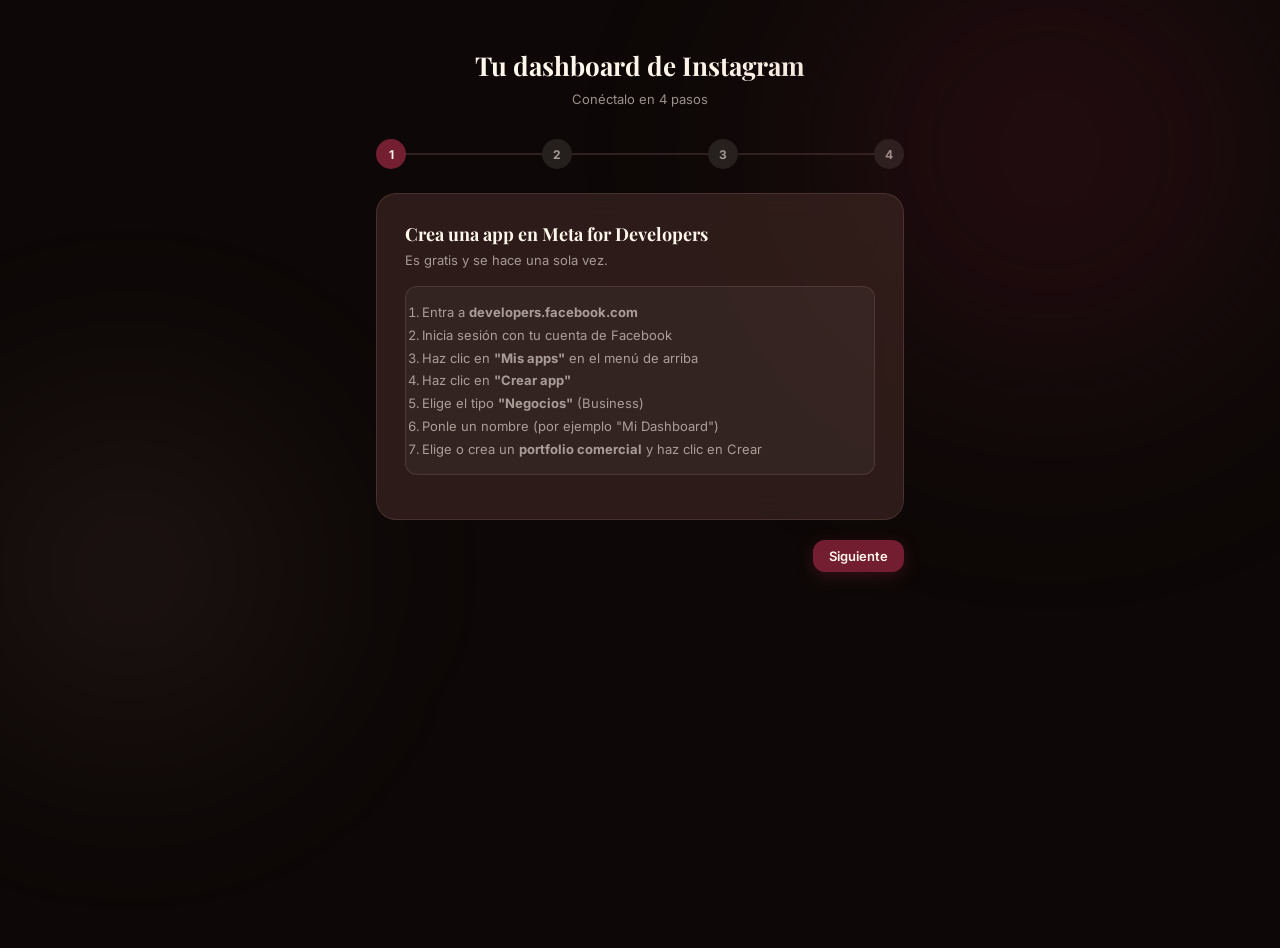
==== index.html @ 6c2d6a7d "Add files via upload" ====
<!DOCTYPE html>
<html lang="es">
<head>
  <meta charset="UTF-8">
  <meta name="viewport" content="width=device-width, initial-scale=1.0">
  <meta name="description" content="Dashboard de métricas de Instagram">
  <meta http-equiv="Cache-Control" content="no-cache">
  <link rel="icon" href="data:image/svg+xml,<svg xmlns='http://www.w3.org/2000/svg' viewBox='0 0 100 100'><text y='.9em' font-size='90'>📊</text></svg>">
  <title>Dashboard de Instagram</title>
  <link rel="preconnect" href="https://fonts.googleapis.com">
  <link rel="preconnect" href="https://fonts.gstatic.com" crossorigin>
  <link href="https://fonts.googleapis.com/css2?family=Inter:wght@400;500;600;700&family=Playfair+Display:ital,wght@0,700;1,700&display=swap" rel="stylesheet">
  <link rel="stylesheet" href="css/style.css">
  <link rel="manifest" href="manifest.json">
  <meta name="theme-color" content="#741E31">
</head>
<body>
  <div class="bg-orb orb-1"></div>
  <div class="bg-orb orb-2"></div>
  <div class="wizard-container" id="wizard"></div>
  <script type="module" src="js/wizard.js"></script>
  <script>if ('serviceWorker' in navigator) navigator.serviceWorker.register('/sw.js');</script>
</body>
</html>
---- css/style.css ----
/* ============================================================
   DESIGN SYSTEM — Instagram Dashboard
   Brand: Amanda Diniz | IA para Empreendedores
   Concept: Tech Elegance
   ============================================================ */

:root {
  --espresso: #3E2723;
  --chocolate: #442F2A;
  --blush: #F5CBD7;
  --peony: #F4C9D6;
  --cream: #FFF7EC;
  --noir: #0D0807;
  --rose-gold: #C4908E;
  --berry: #741E31;

  --bg: #0D0807;
  --surface: rgba(62, 39, 35, 0.65);
  --surface-solid: #2a1815;
  --surface-hover: rgba(68, 47, 42, 0.88);
  --border: rgba(196, 144, 142, 0.18);
  --border-strong: rgba(196, 144, 142, 0.42);
  --shadow: 0 8px 32px rgba(0, 0, 0, 0.5);
  --shadow-sm: 0 4px 16px rgba(0, 0, 0, 0.3);

  --text-primary: #FFF7EC;
  --text-secondary: rgba(255, 247, 236, 0.58);
  --text-muted: rgba(255, 247, 236, 0.33);

  --accent: #C4908E;
  --accent-glow: rgba(196, 144, 142, 0.25);
  --positive: #7ec8a0;
  --negative: #e07878;
  --female: #F5CBD7;
  --male: #88b0cc;

  --radius: 20px;
  --radius-sm: 12px;
  --radius-xs: 8px;

  --font-display: 'Playfair Display', Georgia, serif;
  --font-ui: 'Inter', system-ui, -apple-system, sans-serif;
}

*, *::before, *::after { box-sizing: border-box; margin: 0; padding: 0; }

body {
  font-family: var(--font-ui);
  background: var(--bg);
  color: var(--text-primary);
  min-height: 100vh;
  overflow-x: hidden;
}

/* ============================================================
   BACKGROUND ORBS
   ============================================================ */

.bg-orb {
  position: fixed;
  border-radius: 50%;
  filter: blur(90px);
  pointer-events: none;
  z-index: 0;
}

.orb-1 {
  width: 700px;
  height: 700px;
  background: radial-gradient(circle, rgba(116, 30, 49, 0.28) 0%, transparent 70%);
  top: -200px;
  right: -120px;
}

.orb-2 {
  width: 500px;
  height: 500px;
  background: radial-gradient(circle, rgba(196, 144, 142, 0.12) 0%, transparent 70%);
  bottom: 80px;
  left: -120px;
}

.orb-3 {
  width: 400px;
  height: 400px;
  background: radial-gradient(circle, rgba(62, 39, 35, 0.45) 0%, transparent 70%);
  top: 45%;
  left: 45%;
  transform: translate(-50%, -50%);
}

.header, .token-warning, .dashboard-content { position: relative; z-index: 1; }

/* ============================================================
   HEADER
   ============================================================ */

.header {
  background: rgba(13, 8, 7, 0.82);
  backdrop-filter: blur(20px);
  -webkit-backdrop-filter: blur(20px);
  border-bottom: 1px solid var(--border);
  padding: 16px 32px 0;
  position: sticky;
  top: 0;
  z-index: 100;
}

.header-top {
  display: flex;
  align-items: center;
  justify-content: space-between;
  gap: 16px;
  flex-wrap: wrap;
  padding-bottom: 16px;
}

.header-user { display: flex; align-items: center; gap: 12px; }

.header-avatar {
  width: 46px;
  height: 46px;
  border-radius: 50%;
  background: linear-gradient(135deg, var(--berry), var(--rose-gold));
  display: flex;
  align-items: center;
  justify-content: center;
  flex-shrink: 0;
  box-shadow: 0 0 0 2px var(--border-strong);
}

.header-avatar-inner {
  width: 38px;
  height: 38px;
  border-radius: 50%;
  background: var(--bg);
  display: flex;
  align-items: center;
  justify-content: center;
  font-family: var(--font-display);
  font-weight: 700;
  font-size: 15px;
  color: var(--rose-gold);
  overflow: hidden;
}

.header-avatar-inner img { width: 100%; height: 100%; object-fit: cover; border-radius: 50%; }

.header-username { font-size: 15px; font-weight: 600; color: var(--text-primary); }
.header-name { font-size: 11px; color: var(--text-secondary); margin-top: 2px; }

/* Account switcher */
.account-switcher { position: relative; }

.account-switcher-btn {
  display: flex;
  align-items: center;
  gap: 8px;
  background: var(--surface);
  border: 1px solid var(--border);
  border-radius: var(--radius-xs);
  padding: 6px 10px;
  color: var(--text-primary);
  font-size: 13px;
  font-weight: 500;
  cursor: pointer;
  transition: background 0.2s;
}
.account-switcher-btn:hover { background: var(--surface-hover); }

.switcher-arrow { font-size: 10px; color: var(--text-secondary); }

.acc-thumb-sm {
  width: 24px;
  height: 24px;
  border-radius: 50%;
  background: var(--accent);
  display: flex;
  align-items: center;
  justify-content: center;
  font-size: 11px;
  font-weight: 700;
  color: var(--noir);
  overflow: hidden;
  flex-shrink: 0;
}
.acc-thumb-sm img { width: 100%; height: 100%; object-fit: cover; border-radius: 50%; }

.account-switcher-dropdown {
  display: none;
  position: absolute;
  top: calc(100% + 6px);
  left: 0;
  min-width: 200px;
  background: var(--surface-solid);
  border: 1px solid var(--border-strong);
  border-radius: var(--radius-sm);
  box-shadow: var(--shadow);
  z-index: 100;
  overflow: hidden;
}
.account-switcher-dropdown.open { display: block; }

.acc-item {
  display: flex;
  align-items: center;
  gap: 10px;
  padding: 10px 14px;
  cursor: pointer;
  transition: background 0.15s;
}
.acc-item:hover { background: var(--surface-hover); }
.acc-item.active { background: rgba(196, 144, 142, 0.12); }

.acc-thumb {
  width: 28px;
  height: 28px;
  border-radius: 50%;
  background: var(--accent);
  display: flex;
  align-items: center;
  justify-content: center;
  font-size: 12px;
  font-weight: 700;
  color: var(--noir);
  overflow: hidden;
  flex-shrink: 0;
}

.acc-initial { font-size: 12px; font-weight: 700; }

.acc-label { font-size: 13px; font-weight: 500; color: var(--text-primary); flex: 1; }

.acc-check { font-size: 13px; color: var(--accent); font-weight: 700; }

.acc-divider { height: 1px; background: var(--border); margin: 4px 0; }

.acc-add-btn {
  display: block;
  width: 100%;
  padding: 10px 14px;
  text-align: left;
  background: none;
  border: none;
  color: var(--accent);
  font-size: 13px;
  font-weight: 500;
  cursor: pointer;
  transition: background 0.15s;
}
.acc-add-btn:hover { background: var(--surface-hover); }

.header-actions { display: flex; align-items: center; gap: 8px; flex-wrap: wrap; }
.header-timestamp { font-size: 11px; color: var(--text-muted); white-space: nowrap; }

.period-badge {
  font-size: 11px;
  font-weight: 600;
  color: var(--rose-gold);
  background: rgba(196, 144, 142, 0.12);
  border: 1px solid rgba(196, 144, 142, 0.25);
  border-radius: 20px;
  padding: 4px 12px;
  white-space: nowrap;
}

/* Date range filter */
.date-filter {
  display: flex;
  gap: 3px;
  background: rgba(255, 247, 236, 0.05);
  border: 1px solid var(--border);
  border-radius: 10px;
  padding: 3px;
}

.date-filter-btn {
  padding: 5px 13px;
  border-radius: 7px;
  font-family: var(--font-ui);
  font-size: 12px;
  font-weight: 600;
  border: none;
  cursor: pointer;
  color: var(--text-secondary);
  background: transparent;
  transition: all 0.2s ease;
}

.date-filter-btn.active { background: var(--berry); color: var(--cream); }
.date-filter-btn:hover:not(.active) { color: var(--text-primary); background: rgba(196, 144, 142, 0.1); }

/* Custom date range picker */
.custom-range-picker {
  display: none;
  align-items: center;
  gap: 8px;
}

.custom-range-picker.visible { display: flex; }

.date-input {
  padding: 5px 10px;
  border-radius: 7px;
  border: 1px solid var(--border);
  background: rgba(255, 247, 236, 0.05);
  color: var(--text-primary);
  font-family: var(--font-ui);
  font-size: 12px;
  outline: none;
  transition: border-color 0.15s ease;
}

.date-input:focus { border-color: var(--accent); }

.date-input::-webkit-calendar-picker-indicator { filter: invert(0.7); cursor: pointer; }

.date-separator { color: var(--text-muted); font-size: 12px; }

.btn-sm { padding: 5px 12px; font-size: 11px; border-radius: 7px; }

/* KPI bar */
.header-kpis {
  display: flex;
  align-items: stretch;
  overflow-x: auto;
  padding-bottom: 4px;
}

.header-kpi {
  display: flex;
  flex-direction: column;
  align-items: center;
  padding: 10px 28px;
  gap: 3px;
  flex-shrink: 0;
}

.header-kpi-value {
  font-family: var(--font-display);
  font-size: 21px;
  font-weight: 700;
  color: var(--text-primary);
  white-space: nowrap;
}

.header-kpi-label {
  font-size: 9px;
  color: var(--text-secondary);
  text-transform: uppercase;
  letter-spacing: 0.9px;
  white-space: nowrap;
}

.header-kpi-trend { font-size: 10px; font-weight: 600; }
.header-kpi-trend.up { color: var(--positive); }
.header-kpi-trend.down { color: var(--negative); }

.header-kpi-divider {
  width: 1px;
  background: var(--border);
  align-self: stretch;
  margin: 8px 0;
}

/* ============================================================
   BUTTONS
   ============================================================ */

.btn {
  display: inline-flex;
  align-items: center;
  justify-content: center;
  gap: 6px;
  padding: 8px 16px;
  border-radius: var(--radius-sm);
  font-family: var(--font-ui);
  font-size: 13px;
  font-weight: 600;
  cursor: pointer;
  border: none;
  outline: none;
  transition: all 0.2s ease;
  text-decoration: none;
  white-space: nowrap;
}

.btn:hover { opacity: 0.88; transform: translateY(-1px); }
.btn:active { transform: scale(0.97) translateY(0); }
.btn:disabled { opacity: 0.38; cursor: not-allowed; pointer-events: none; }

.btn-primary { background: var(--berry); color: var(--cream); box-shadow: 0 4px 16px rgba(116, 30, 49, 0.4); }
.btn-ghost { background: rgba(255, 247, 236, 0.07); color: var(--text-secondary); border: 1px solid var(--border); }
.btn-ghost:hover { color: var(--text-primary); }
.btn-danger { background: rgba(224, 120, 120, 0.12); color: var(--negative); border: 1px solid rgba(224, 120, 120, 0.28); }
.btn-lg { padding: 12px 28px; font-size: 15px; border-radius: var(--radius); }

/* ============================================================
   DASHBOARD CONTENT
   ============================================================ */

.dashboard-content {
  max-width: 1280px;
  margin: 0 auto;
  padding: 36px 28px 80px;
}

/* ============================================================
   SECTIONS
   ============================================================ */

.section { margin-bottom: 44px; }

.section-header {
  display: flex;
  align-items: flex-end;
  justify-content: space-between;
  margin-bottom: 18px;
  gap: 12px;
}

.section-eyebrow {
  font-size: 10px;
  font-weight: 700;
  text-transform: uppercase;
  letter-spacing: 1.2px;
  color: var(--rose-gold);
  margin-bottom: 4px;
}

.section-title {
  font-family: var(--font-display);
  font-size: 20px;
  font-weight: 700;
  color: var(--text-primary);
  line-height: 1.2;
}

/* ============================================================
   METRIC CARDS
   ============================================================ */

.cards-row {
  display: grid;
  grid-template-columns: repeat(auto-fill, minmax(155px, 1fr));
  gap: 12px;
}

.metric-card {
  background: var(--surface);
  border: 1px solid var(--border);
  border-radius: var(--radius);
  backdrop-filter: blur(16px);
  -webkit-backdrop-filter: blur(16px);
  padding: 22px 20px;
  display: flex;
  flex-direction: column;
  gap: 5px;
  transition: all 0.22s ease;
  position: relative;
  overflow: hidden;
}

.metric-card::after {
  content: '';
  position: absolute;
  top: 0; left: 0; right: 0;
  height: 2px;
  background: linear-gradient(90deg, transparent, var(--rose-gold), transparent);
  opacity: 0;
  transition: opacity 0.3s ease;
}

.metric-card:hover { border-color: var(--border-strong); transform: translateY(-2px); box-shadow: var(--shadow); }
.metric-card:hover::after { opacity: 1; }

.metric-icon { font-size: 17px; margin-bottom: 2px; }

.metric-value {
  font-family: var(--font-display);
  font-size: 28px;
  font-weight: 700;
  color: var(--text-primary);
  line-height: 1;
}

.metric-value.positive { color: var(--positive); }
.metric-value.negative { color: var(--negative); }
.metric-value.accent { color: var(--rose-gold); }

.metric-label {
  font-size: 9.5px;
  text-transform: uppercase;
  letter-spacing: 0.8px;
  color: var(--text-secondary);
  font-weight: 500;
}

.metric-trend {
  display: inline-flex;
  align-items: center;
  gap: 3px;
  font-size: 11px;
  font-weight: 600;
  margin-top: 2px;
}

.metric-trend.up { color: var(--positive); }
.metric-trend.down { color: var(--negative); }
.metric-trend.neutral { color: var(--text-muted); }

/* ============================================================
   CHARTS
   ============================================================ */

.charts-grid {
  display: grid;
  grid-template-columns: 1.4fr 1fr;
  gap: 16px;
  margin-bottom: 44px;
}

.chart-card {
  background: var(--surface);
  border: 1px solid var(--border);
  border-radius: var(--radius);
  backdrop-filter: blur(16px);
  -webkit-backdrop-filter: blur(16px);
  padding: 26px;
}

.chart-eyebrow {
  font-size: 10px;
  font-weight: 700;
  text-transform: uppercase;
  letter-spacing: 1px;
  color: var(--rose-gold);
  margin-bottom: 4px;
}

.chart-title {
  font-family: var(--font-display);
  font-size: 17px;
  font-weight: 700;
  color: var(--text-primary);
  margin-bottom: 20px;
}

.chart-container {
  position: relative;
  height: 230px;
}

/* ============================================================
   EVOLUTION CHARTS
   ============================================================ */

.evolution-grid {
  display: grid;
  grid-template-columns: 1fr 1fr;
  gap: 16px;
}

.evolution-hint {
  font-size: 11px;
  color: var(--text-muted);
  text-align: center;
  margin-top: 12px;
}

/* ============================================================
   POSTING HEATMAP
   ============================================================ */

.heatmap-wrap {
  overflow-x: auto;
  background: var(--surface);
  border: 1px solid var(--border);
  border-radius: var(--radius);
  padding: 20px;
}

.heatmap-header {
  display: grid;
  grid-template-columns: 40px repeat(18, 1fr);
  gap: 3px;
  margin-bottom: 3px;
}

.heatmap-header-cell {
  font-size: 9px;
  color: var(--text-muted);
  text-align: center;
  padding: 4px 0;
}

.heatmap-row {
  display: grid;
  grid-template-columns: 40px repeat(18, 1fr);
  gap: 3px;
  margin-bottom: 3px;
}

.heatmap-day-label {
  font-size: 10px;
  font-weight: 600;
  color: var(--text-secondary);
  display: flex;
  align-items: center;
  padding-right: 6px;
}

.heatmap-cell {
  aspect-ratio: 1;
  border-radius: 4px;
  display: flex;
  align-items: center;
  justify-content: center;
  font-size: 8px;
  font-weight: 600;
  color: var(--text-primary);
  min-width: 28px;
  min-height: 28px;
  background: rgba(196, 144, 142, calc(var(--intensity, 0) * 0.008 + 0.05));
  transition: transform 0.15s ease;
}

.heatmap-cell.empty {
  background: rgba(255, 247, 236, 0.03);
}

.heatmap-cell.best {
  outline: 2px solid var(--rose-gold);
  outline-offset: 1px;
}

.heatmap-cell:hover:not(.empty) { transform: scale(1.2); z-index: 1; }

.heatmap-best {
  font-size: 13px;
  color: var(--text-secondary);
  margin-top: 16px;
  text-align: center;
}

.heatmap-legend {
  font-size: 10px;
  color: var(--text-muted);
  text-align: center;
  margin-top: 8px;
  display: flex;
  align-items: center;
  justify-content: center;
  gap: 6px;
}

.heatmap-legend-low, .heatmap-legend-high {
  display: inline-block;
  width: 14px;
  height: 14px;
  border-radius: 3px;
}

.heatmap-legend-low { background: rgba(196, 144, 142, 0.1); }
.heatmap-legend-high { background: rgba(196, 144, 142, 0.85); }

/* ============================================================
   TOP POSTS
   ============================================================ */

.posts-grid {
  display: grid;
  grid-template-columns: repeat(3, 1fr);
  gap: 12px;
}

.post-card {
  background: var(--surface);
  border: 1px solid var(--border);
  border-radius: var(--radius-sm);
  backdrop-filter: blur(16px);
  overflow: hidden;
  transition: all 0.22s ease;
  text-decoration: none;
  color: inherit;
  display: block;
}

.post-card:hover { border-color: var(--border-strong); transform: translateY(-3px); box-shadow: var(--shadow); }

.post-thumb-wrap {
  width: 100%;
  aspect-ratio: 1;
  background: rgba(196, 144, 142, 0.08);
  display: flex;
  align-items: center;
  justify-content: center;
  font-size: 36px;
  position: relative;
  overflow: hidden;
}

.post-thumb-wrap img { width: 100%; height: 100%; object-fit: cover; }

.post-type-badge {
  position: absolute;
  top: 8px; right: 8px;
  background: rgba(13, 8, 7, 0.72);
  backdrop-filter: blur(8px);
  color: var(--cream);
  font-size: 9px;
  font-weight: 700;
  padding: 3px 8px;
  border-radius: 20px;
  text-transform: uppercase;
  letter-spacing: 0.6px;
}

.post-stats {
  display: grid;
  grid-template-columns: repeat(3, 1fr);
  border-top: 1px solid var(--border);
}

.post-stat {
  display: flex;
  flex-direction: column;
  align-items: center;
  padding: 10px 4px;
  gap: 2px;
}

.post-stat + .post-stat { border-left: 1px solid var(--border); }

.post-stat-value { font-size: 13px; font-weight: 700; color: var(--text-primary); }
.post-stat-label { font-size: 8.5px; color: var(--text-secondary); text-transform: uppercase; letter-spacing: 0.5px; }

/* ============================================================
   AUDIENCE
   ============================================================ */

.audience-grid {
  display: grid;
  grid-template-columns: 1fr 1fr 1fr;
  gap: 16px;
}

.glass-card {
  background: var(--surface);
  border: 1px solid var(--border);
  border-radius: var(--radius);
  backdrop-filter: blur(16px);
  -webkit-backdrop-filter: blur(16px);
  padding: 24px;
}

.gender-bar-container { display: flex; flex-direction: column; gap: 18px; }

.gender-row { display: flex; flex-direction: column; gap: 8px; }

.gender-header { display: flex; justify-content: space-between; align-items: center; }

.gender-label { font-size: 12px; color: var(--text-secondary); font-weight: 500; }

.gender-value { font-size: 17px; font-weight: 700; }
.gender-value.female { color: var(--female); }
.gender-value.male { color: var(--male); }

.progress-bar { height: 6px; border-radius: 3px; background: rgba(255, 247, 236, 0.08); overflow: hidden; }
.progress-bar-fill { height: 100%; border-radius: 3px; transition: width 0.65s cubic-bezier(0.4, 0, 0.2, 1); }
.progress-bar-fill.female { background: linear-gradient(90deg, var(--berry), var(--blush)); }
.progress-bar-fill.male { background: linear-gradient(90deg, #2980b9, var(--male)); }

.city-list { display: flex; flex-direction: column; gap: 14px; }

.city-item { display: flex; flex-direction: column; gap: 4px; }

.city-row { display: flex; align-items: center; gap: 10px; }

.city-rank { font-size: 10px; font-weight: 700; color: var(--rose-gold); width: 14px; flex-shrink: 0; }
.city-name { font-size: 13px; color: var(--text-primary); flex: 1; }
.city-pct { font-size: 13px; font-weight: 600; color: var(--accent); }

.city-bar { width: 100%; height: 3px; background: rgba(255, 247, 236, 0.08); border-radius: 2px; overflow: hidden; }
.city-bar-fill { height: 100%; background: linear-gradient(90deg, var(--berry), var(--rose-gold)); border-radius: 2px; transition: width 0.65s ease; }

.age-display {
  display: flex;
  flex-direction: column;
  align-items: center;
  justify-content: center;
  height: 100%;
  gap: 10px;
  min-height: 100px;
}

.age-value {
  font-family: var(--font-display);
  font-size: 46px;
  font-weight: 700;
  color: var(--rose-gold);
  line-height: 1;
}

.age-label { font-size: 12px; color: var(--text-secondary); text-align: center; line-height: 1.5; }

/* ============================================================
   LOADING
   ============================================================ */

.loading {
  display: flex;
  flex-direction: column;
  align-items: center;
  justify-content: center;
  padding: 90px 24px;
  gap: 16px;
  color: var(--text-secondary);
  font-size: 14px;
}

.spinner {
  width: 36px;
  height: 36px;
  border: 3px solid rgba(196, 144, 142, 0.18);
  border-top-color: var(--rose-gold);
  border-radius: 50%;
  animation: spin 0.8s linear infinite;
}

@keyframes spin { to { transform: rotate(360deg); } }

/* ============================================================
   TOKEN WARNING
   ============================================================ */

.token-warning {
  display: none;
  background: rgba(116, 30, 49, 0.25);
  color: var(--blush);
  border-top: 1px solid rgba(116, 30, 49, 0.4);
  border-bottom: 1px solid rgba(116, 30, 49, 0.4);
  padding: 10px 32px;
  font-size: 13px;
  position: relative;
  z-index: 1;
}

.token-warning.visible { display: block; }

/* ============================================================
   STATUS MESSAGES
   ============================================================ */

.status { display: none; padding: 12px 16px; border-radius: var(--radius-sm); font-size: 13px; margin-top: 12px; }
.status.visible { display: block; }
.status.success { background: rgba(126, 200, 160, 0.12); color: var(--positive); border: 1px solid rgba(126, 200, 160, 0.28); }
.status.error { background: rgba(224, 120, 120, 0.12); color: var(--negative); border: 1px solid rgba(224, 120, 120, 0.28); }
.status.warning { background: rgba(196, 144, 142, 0.12); color: var(--rose-gold); border: 1px solid rgba(196, 144, 142, 0.28); }

/* ============================================================
   COUNTER ANIMATION
   ============================================================ */

@keyframes fadeSlideUp {
  from { opacity: 0; transform: translateY(10px); }
  to { opacity: 1; transform: translateY(0); }
}

.metric-value.animate-in { animation: fadeSlideUp 0.45s ease forwards; }

/* ============================================================
   WIZARD (index.html)
   ============================================================ */

.wizard-container { max-width: 560px; margin: 48px auto; padding: 0 16px; }

.wizard-header { text-align: center; margin-bottom: 32px; }

.wizard-title {
  font-family: var(--font-display);
  font-size: 26px;
  font-weight: 700;
  color: var(--text-primary);
  margin-bottom: 8px;
}

.wizard-subtitle { font-size: 13px; color: var(--text-secondary); }

.wizard-progress { display: flex; align-items: center; margin-bottom: 24px; }

.wizard-step-indicator {
  width: 30px; height: 30px;
  border-radius: 50%;
  display: flex; align-items: center; justify-content: center;
  font-size: 12px; font-weight: 700;
  flex-shrink: 0;
  transition: background 0.2s ease, color 0.2s ease;
}

.wizard-step-indicator.active { background: var(--berry); color: var(--cream); }
.wizard-step-indicator.completed { background: var(--positive); color: #0D0807; }
.wizard-step-indicator.pending { background: rgba(255, 247, 236, 0.1); color: var(--text-secondary); }

.wizard-step-line { flex: 1; height: 2px; background: var(--border); }

.wizard-step { display: none; }
.wizard-step.active {
  display: block;
  background: var(--surface);
  border: 1px solid var(--border);
  border-radius: var(--radius);
  padding: 28px;
  backdrop-filter: blur(16px);
}

.wizard-step-title { font-family: var(--font-display); font-size: 18px; font-weight: 700; color: var(--text-primary); margin-bottom: 6px; }
.wizard-step-desc { font-size: 13px; color: var(--text-secondary); margin-bottom: 18px; }

.wizard-instructions {
  background: rgba(255, 247, 236, 0.04);
  border: 1px solid var(--border);
  border-radius: var(--radius-sm);
  padding: 14px 16px;
  font-size: 13px;
  color: var(--text-secondary);
  margin-bottom: 16px;
  line-height: 1.75;
}

.wizard-nav { display: flex; justify-content: flex-end; gap: 8px; margin-top: 20px; }

.input-group { display: flex; flex-direction: column; gap: 6px; margin-bottom: 12px; }
.input-label { font-size: 12px; font-weight: 600; color: var(--text-primary); }

.input-field {
  width: 100%;
  padding: 12px 14px;
  border: 1px solid var(--border);
  border-radius: var(--radius-sm);
  font-family: "Courier New", Courier, monospace;
  font-size: 13px;
  color: var(--text-primary);
  background: rgba(255, 247, 236, 0.05);
  outline: none;
  transition: border-color 0.15s ease;
}

.input-field:focus { border-color: var(--accent); }
.input-hint { font-size: 10px; color: var(--text-muted); }

/* ============================================================
   RESPONSIVE
   ============================================================ */

@media (max-width: 1100px) {
  .charts-grid { grid-template-columns: 1fr; }
  .posts-grid { grid-template-columns: repeat(3, 1fr); }
  .audience-grid { grid-template-columns: 1fr 1fr; }
}

@media (max-width: 768px) {
  .header { padding: 12px 16px 0; }
  .dashboard-content { padding: 22px 16px 56px; }
  .header-top { flex-direction: column; align-items: flex-start; }
  .header-kpis { display: grid; grid-template-columns: repeat(2, 1fr); }
  .header-kpi-divider { display: none; }
  .cards-row { grid-template-columns: repeat(2, 1fr); }
  .posts-grid { grid-template-columns: repeat(2, 1fr); }
  .audience-grid { grid-template-columns: 1fr; }
  .charts-grid { grid-template-columns: 1fr; }
  .custom-range-picker { flex-wrap: wrap; }
  .custom-range-picker.visible { width: 100%; }
  .date-input { flex: 1; min-width: 110px; }
  .evolution-grid { grid-template-columns: 1fr; }
  .heatmap-cell { min-width: 22px; min-height: 22px; font-size: 7px; }
  .heatmap-day-label { font-size: 9px; }
}

@media (max-width: 480px) {
  .cards-row { grid-template-columns: 1fr 1fr; }
}

/* ============================================================
   PRINT
   ============================================================ */

/* ============================================================
   PDF COVER PAGE
   ============================================================ */

.pdf-cover {
  display: none;
}

@media print {
  @page { margin: 16mm 12mm; }
  @page :first { margin-top: 0; }

  .bg-orb, .token-warning { display: none !important; }
  .header-actions, .date-filter, .custom-range-picker { display: none !important; }
  #evolutionSection { display: none !important; }

  body { background: #fff !important; color: #111 !important; -webkit-print-color-adjust: exact; print-color-adjust: exact; }

  .pdf-cover {
    display: flex !important;
    flex-direction: column;
    align-items: center;
    justify-content: center;
    min-height: 100vh;
    text-align: center;
    page-break-after: always;
    background: linear-gradient(135deg, #0D0807 0%, #1a0f0d 50%, #2a1815 100%) !important;
    -webkit-print-color-adjust: exact;
    print-color-adjust: exact;
    margin: -16mm -12mm 0;
    padding: 60px 40px;
  }

  .pdf-cover-emoji { font-size: 64px; margin-bottom: 24px; }
  .pdf-cover-title { font-family: 'Playfair Display', Georgia, serif; font-size: 36px; font-weight: 700; color: #FFF7EC !important; margin-bottom: 8px; }
  .pdf-cover-account { font-size: 22px; color: #C4908E !important; font-weight: 600; margin-bottom: 32px; }
  .pdf-cover-period { font-size: 14px; color: rgba(255, 247, 236, 0.6) !important; background: rgba(255, 247, 236, 0.08); border-radius: 20px; padding: 8px 24px; display: inline-block; }
  .pdf-cover-date { font-size: 12px; color: rgba(255, 247, 236, 0.4) !important; margin-top: 40px; }
  .pdf-cover-brand { font-size: 11px; color: rgba(255, 247, 236, 0.3) !important; margin-top: 8px; letter-spacing: 1px; text-transform: uppercase; }

  .header { background: #fff !important; border-bottom: 1px solid #ddd !important; position: relative !important; }
  .header-kpi-value { color: #111 !important; }
  .header-kpi-label { color: #666 !important; }

  .dashboard-content { padding: 20px 0 !important; }

  .section { page-break-inside: avoid; margin-bottom: 28px !important; }

  .glass-card, .metric-card, .chart-card, .post-card, .heatmap-wrap {
    background: #fff !important;
    border: 1px solid #ddd !important;
    box-shadow: none !important;
    backdrop-filter: none !important;
  }

  .section-title, .chart-title, .metric-value, .header-kpi-value { color: #111 !important; }
  .metric-label, .section-eyebrow, .header-kpi-label, .chart-eyebrow { color: #666 !important; }
  .metric-trend.up { color: #00a878 !important; }
  .metric-trend.down { color: #d63031 !important; }

  .cards-row { grid-template-columns: repeat(auto-fill, minmax(140px, 1fr)) !important; }
  .charts-grid { grid-template-columns: 1fr 1fr !important; }
  .evolution-grid { grid-template-columns: 1fr 1fr !important; }
  .audience-grid { grid-template-columns: 1fr 1fr 1fr !important; }

  .heatmap-cell { background: rgba(100, 60, 60, calc(var(--intensity, 0) * 0.008 + 0.05)) !important; color: #111 !important; }
  .heatmap-day-label { color: #444 !important; }
  .heatmap-header-cell { color: #888 !important; }

  .gender-value.female { color: #c0457b !important; }
  .gender-value.male { color: #2471a3 !important; }
  .progress-bar { background: #eee !important; }
  .progress-bar-fill.female { background: #c0457b !important; }
  .progress-bar-fill.male { background: #2471a3 !important; }
}
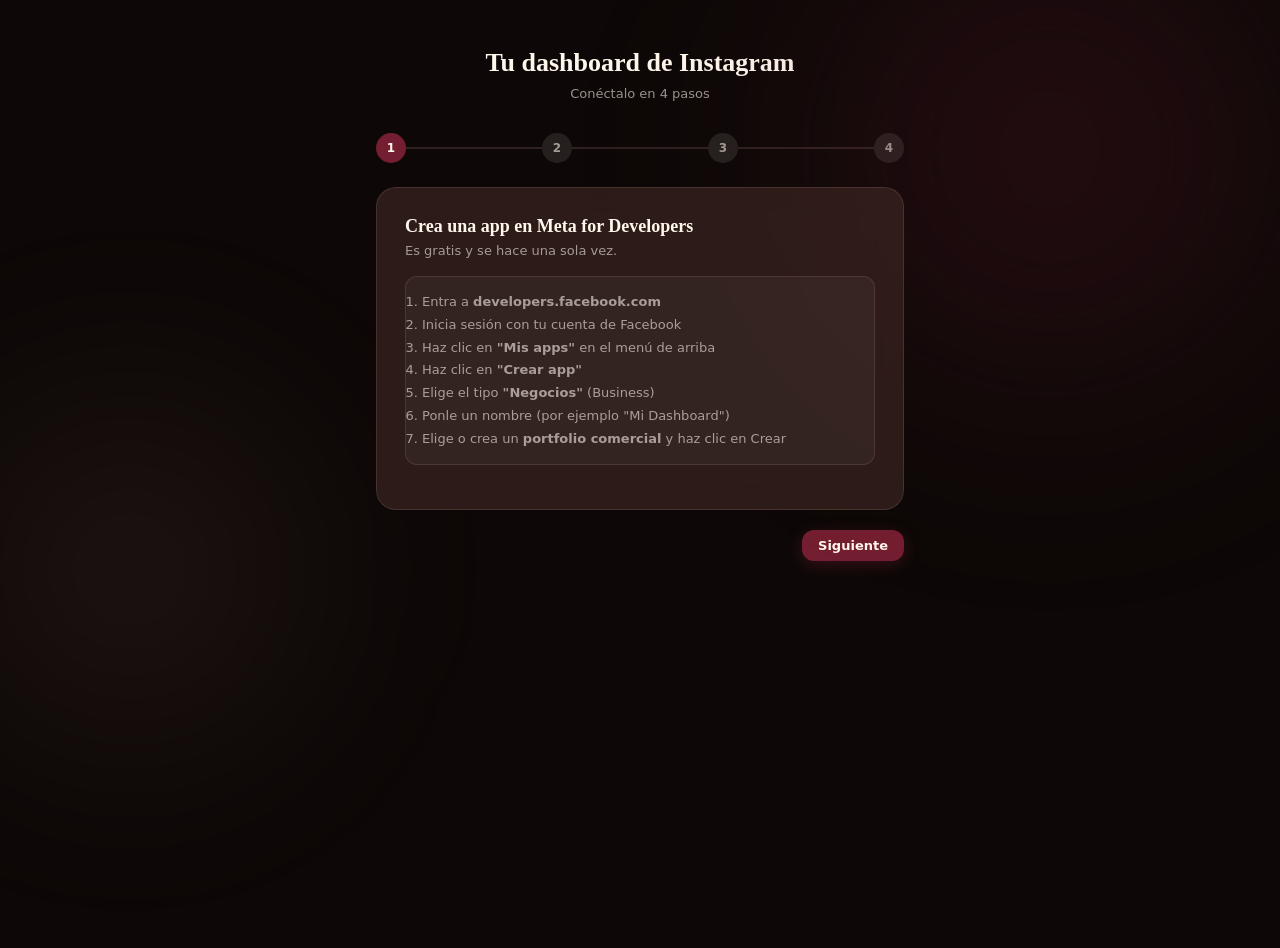
==== commit 4709a882: "Add files via upload" ====
--- a/index.html
+++ b/index.html
@@ -9,10 +9,10 @@
   <title>Dashboard de Instagram</title>
   <link rel="preconnect" href="https://fonts.googleapis.com">
   <link rel="preconnect" href="https://fonts.gstatic.com" crossorigin>
-  <link href="https://fonts.googleapis.com/css2?family=Inter:wght@400;500;600;700&family=Playfair+Display:ital,wght@0,700;1,700&display=swap" rel="stylesheet">
+  <link href="https://fonts.googleapis.com/css2?family=DM+Sans:wght@400;500;600;700&family=Instrument+Serif:ital@0;1&display=swap" rel="stylesheet">
   <link rel="stylesheet" href="css/style.css">
   <link rel="manifest" href="manifest.json">
-  <meta name="theme-color" content="#741E31">
+  <meta name="theme-color" content="#2A1B15">
 </head>
 <body>
   <div class="bg-orb orb-1"></div>
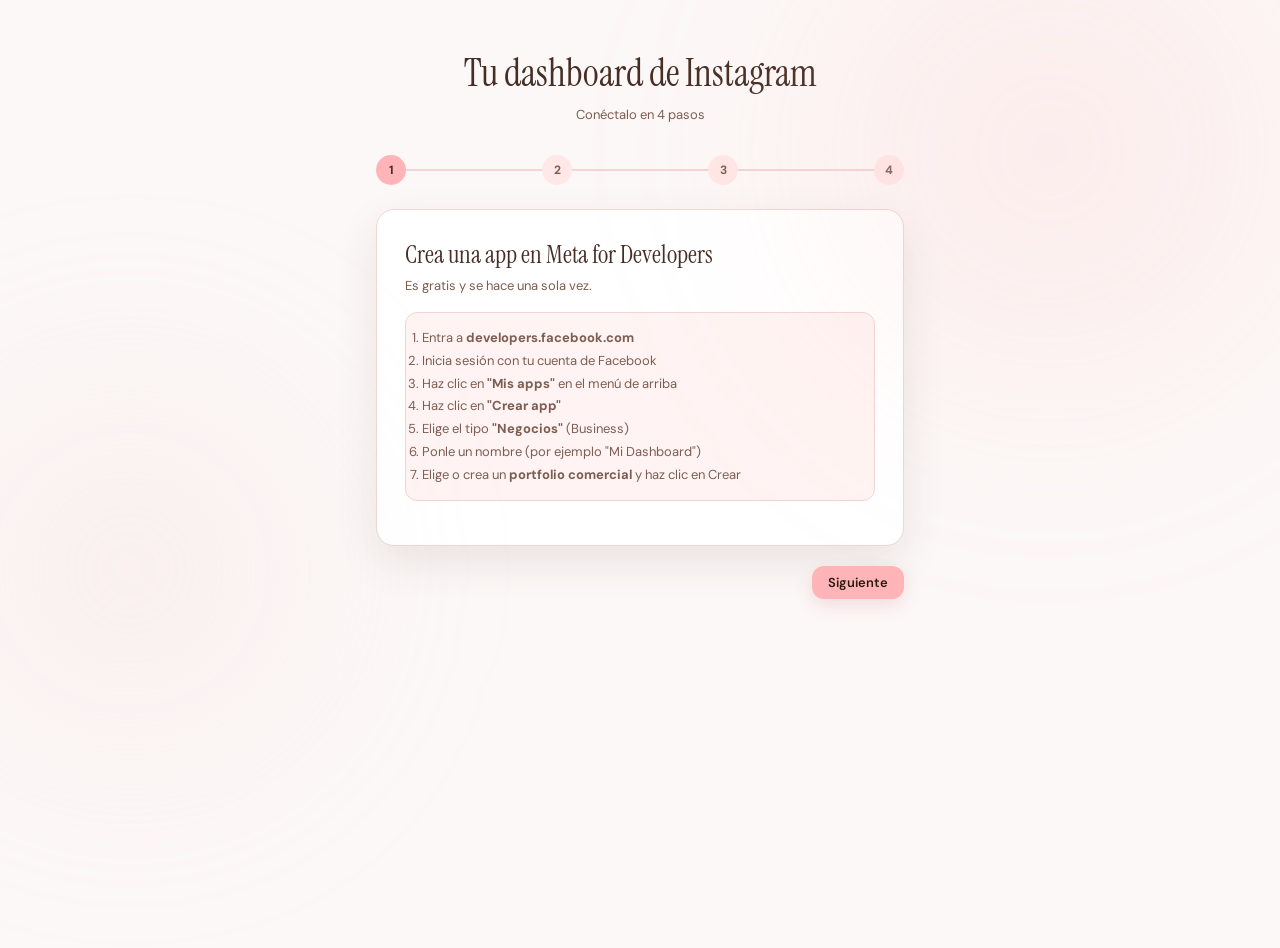
==== commit d7561b10: "Add files via upload" ====
--- a/index.html
+++ b/index.html
@@ -5,7 +5,7 @@
   <meta name="viewport" content="width=device-width, initial-scale=1.0">
   <meta name="description" content="Dashboard de métricas de Instagram">
   <meta http-equiv="Cache-Control" content="no-cache">
-  <link rel="icon" href="data:image/svg+xml,<svg xmlns='http://www.w3.org/2000/svg' viewBox='0 0 100 100'><text y='.9em' font-size='90'>📊</text></svg>">
+  <link rel="icon" href="data:image/svg+xml,<svg xmlns='http://www.w3.org/2000/svg' viewBox='0 0 100 100'><rect width='100' height='100' rx='24' fill='%232A1B15'/><path d='M24 72V48M50 72V28M76 72V39' stroke='%23FFB5B7' stroke-width='10' stroke-linecap='round'/></svg>">
   <title>Dashboard de Instagram</title>
   <link rel="preconnect" href="https://fonts.googleapis.com">
   <link rel="preconnect" href="https://fonts.gstatic.com" crossorigin>
--- a/css/style.css
+++ b/css/style.css
@@ -1,55 +1,57 @@
 /* ============================================================
    DESIGN SYSTEM — Instagram Dashboard
-   Brand: Amanda Diniz | IA para Empreendedores
-   Concept: Tech Elegance
+   Brand: Vanessa Scott | Emprendedoras Magnéticas
+   Concept: Editorial cálido y estratégico
    ============================================================ */
 
 :root {
-  --espresso: #3E2723;
-  --chocolate: #442F2A;
-  --blush: #F5CBD7;
-  --peony: #F4C9D6;
-  --cream: #FFF7EC;
-  --noir: #0D0807;
-  --rose-gold: #C4908E;
-  --berry: #741E31;
-
-  --bg: #0D0807;
-  --surface: rgba(62, 39, 35, 0.65);
-  --surface-solid: #2a1815;
-  --surface-hover: rgba(68, 47, 42, 0.88);
-  --border: rgba(196, 144, 142, 0.18);
-  --border-strong: rgba(196, 144, 142, 0.42);
-  --shadow: 0 8px 32px rgba(0, 0, 0, 0.5);
-  --shadow-sm: 0 4px 16px rgba(0, 0, 0, 0.3);
-
-  --text-primary: #FFF7EC;
-  --text-secondary: rgba(255, 247, 236, 0.58);
-  --text-muted: rgba(255, 247, 236, 0.33);
-
-  --accent: #C4908E;
-  --accent-glow: rgba(196, 144, 142, 0.25);
-  --positive: #7ec8a0;
-  --negative: #e07878;
-  --female: #F5CBD7;
-  --male: #88b0cc;
-
-  --radius: 20px;
+  --espresso: #2A1B15;
+  --chocolate: #3A261F;
+  --blush: #FFE8E7;
+  --peony: #FFB5B7;
+  --cream: #FFF8F7;
+  --noir: #2A1B15;
+  --rose-gold: #B8445A;
+  --berry: #472E25;
+  --pink: #FFB5B7;
+
+  --bg: #FFF8F7;
+  --surface: #FFFFFF;
+  --surface-solid: #FFFFFF;
+  --surface-hover: #FFF4F3;
+  --border: #F1D6D3;
+  --border-strong: #C9A79D;
+  --shadow: 0 16px 42px rgba(71, 46, 37, 0.10);
+  --shadow-sm: 0 6px 18px rgba(71, 46, 37, 0.08);
+
+  --text-primary: #472E25;
+  --text-secondary: #7D5D51;
+  --text-muted: #A98D84;
+
+  --accent: #B8445A;
+  --accent-glow: rgba(255, 181, 183, 0.28);
+  --positive: #2F7D5B;
+  --negative: #B8445A;
+  --female: #B8445A;
+  --male: #7D5D51;
+
+  --radius: 18px;
   --radius-sm: 12px;
   --radius-xs: 8px;
 
-  --font-display: 'Playfair Display', Georgia, serif;
-  --font-ui: 'Inter', system-ui, -apple-system, sans-serif;
+  --font-display: 'Instrument Serif', Georgia, serif;
+  --font-ui: 'DM Sans', system-ui, -apple-system, sans-serif;
 }
 
 *, *::before, *::after { box-sizing: border-box; margin: 0; padding: 0; }
 
 body {
   font-family: var(--font-ui);
-  background: var(--bg);
+  background: #FCF8F7;
   color: var(--text-primary);
   min-height: 100vh;
   overflow-x: hidden;
+  color-scheme: light;
 }
 
 /* ============================================================
@@ -67,7 +69,7 @@
 .orb-1 {
   width: 700px;
   height: 700px;
-  background: radial-gradient(circle, rgba(116, 30, 49, 0.28) 0%, transparent 70%);
+  background: radial-gradient(circle, rgba(255, 181, 183, 0.22) 0%, transparent 70%);
   top: -200px;
   right: -120px;
 }
@@ -75,7 +77,7 @@
 .orb-2 {
   width: 500px;
   height: 500px;
-  background: radial-gradient(circle, rgba(196, 144, 142, 0.12) 0%, transparent 70%);
+  background: radial-gradient(circle, rgba(241, 214, 211, 0.35) 0%, transparent 70%);
   bottom: 80px;
   left: -120px;
 }
@@ -83,7 +85,7 @@
 .orb-3 {
   width: 400px;
   height: 400px;
-  background: radial-gradient(circle, rgba(62, 39, 35, 0.45) 0%, transparent 70%);
+  background: radial-gradient(circle, rgba(255, 232, 231, 0.42) 0%, transparent 70%);
   top: 45%;
   left: 45%;
   transform: translate(-50%, -50%);
@@ -96,7 +98,15 @@
    ============================================================ */
 
 .header {
-  background: rgba(13, 8, 7, 0.82);
+  --text-primary: #F6E3DF;
+  --text-secondary: #C9A79D;
+  --text-muted: rgba(246, 227, 223, 0.56);
+  --surface: #3A261F;
+  --surface-solid: #3A261F;
+  --surface-hover: #472E25;
+  --border: rgba(246, 227, 223, 0.14);
+  --border-strong: rgba(255, 181, 183, 0.42);
+  background: rgba(42, 27, 21, 0.96);
   backdrop-filter: blur(20px);
   -webkit-backdrop-filter: blur(20px);
   border-bottom: 1px solid var(--border);
@@ -121,7 +131,7 @@
   width: 46px;
   height: 46px;
   border-radius: 50%;
-  background: linear-gradient(135deg, var(--berry), var(--rose-gold));
+  background: linear-gradient(135deg, var(--pink), #B8445A);
   display: flex;
   align-items: center;
   justify-content: center;
@@ -133,14 +143,14 @@
   width: 38px;
   height: 38px;
   border-radius: 50%;
-  background: var(--bg);
+  background: #2A1B15;
   display: flex;
   align-items: center;
   justify-content: center;
   font-family: var(--font-display);
   font-weight: 700;
   font-size: 15px;
-  color: var(--rose-gold);
+  color: var(--pink);
   overflow: hidden;
 }
 
@@ -337,9 +347,10 @@
 }
 
 .header-kpi-value {
-  font-family: var(--font-display);
-  font-size: 21px;
-  font-weight: 700;
+  font-family: var(--font-ui);
+  font-size: 18px;
+  font-weight: 650;
+  letter-spacing: -0.03em;
   color: var(--text-primary);
   white-space: nowrap;
 }
@@ -385,11 +396,14 @@
   white-space: nowrap;
 }
 
+.btn svg { width: 15px; height: 15px; flex: 0 0 auto; }
+.btn-icon-only { width: 36px; height: 36px; padding: 0; border-radius: 10px; }
+
 .btn:hover { opacity: 0.88; transform: translateY(-1px); }
 .btn:active { transform: scale(0.97) translateY(0); }
 .btn:disabled { opacity: 0.38; cursor: not-allowed; pointer-events: none; }
 
-.btn-primary { background: var(--berry); color: var(--cream); box-shadow: 0 4px 16px rgba(116, 30, 49, 0.4); }
+.btn-primary { background: var(--pink); color: #2A1B15; box-shadow: 0 6px 18px rgba(184, 68, 90, 0.16); }
 .btn-ghost { background: rgba(255, 247, 236, 0.07); color: var(--text-secondary); border: 1px solid var(--border); }
 .btn-ghost:hover { color: var(--text-primary); }
 .btn-danger { background: rgba(224, 120, 120, 0.12); color: var(--negative); border: 1px solid rgba(224, 120, 120, 0.28); }
@@ -400,16 +414,139 @@
    ============================================================ */
 
 .dashboard-content {
-  max-width: 1280px;
+  max-width: 1380px;
   margin: 0 auto;
-  padding: 36px 28px 80px;
+  padding: 32px 28px 80px;
+}
+
+/* ============================================================
+   PERIOD INSIGHT HERO
+   ============================================================ */
+
+.insight-hero {
+  position: relative;
+  overflow: hidden;
+  display: grid;
+  grid-template-columns: minmax(0, 1.35fr) minmax(300px, .75fr);
+  gap: 44px;
+  align-items: center;
+  min-height: 360px;
+  margin-bottom: 50px;
+  padding: 54px 58px;
+  color: #FFF8F7;
+  background:
+    radial-gradient(circle at 82% 15%, rgba(255, 181, 183, .22), transparent 30%),
+    radial-gradient(circle, rgba(255,255,255,.055) 1px, transparent 1.4px),
+    linear-gradient(135deg, #241711 0%, #34201A 58%, #472E25 100%);
+  background-size: auto, 18px 18px, auto;
+  border: 1px solid rgba(255, 232, 231, .14);
+  border-radius: 28px;
+  box-shadow: 0 26px 70px rgba(42, 27, 21, .18);
+}
+
+.insight-hero::after {
+  content: '';
+  position: absolute;
+  width: 260px;
+  height: 260px;
+  right: -90px;
+  bottom: -150px;
+  border-radius: 50%;
+  border: 1px solid rgba(255, 181, 183, .18);
+  box-shadow: 0 0 0 38px rgba(255, 181, 183, .035), 0 0 0 76px rgba(255, 181, 183, .025);
+}
+
+.insight-hero-copy, .hero-visual { position: relative; z-index: 1; }
+
+.hero-eyebrow {
+  margin-bottom: 16px;
+  color: #FFB5B7;
+  font-size: 10px;
+  font-weight: 700;
+  letter-spacing: .15em;
+  text-transform: uppercase;
+}
+
+.insight-hero h1 {
+  max-width: 680px;
+  margin: 0 0 20px;
+  color: #FFF8F7;
+  font-family: var(--font-ui);
+  font-size: clamp(38px, 4vw, 60px);
+  font-weight: 700;
+  letter-spacing: -.055em;
+  line-height: .98;
+}
+
+.insight-hero h1 em {
+  color: #FFB5B7;
+  font-family: var(--font-display);
+  font-weight: 400;
+  letter-spacing: -.025em;
+}
+
+.insight-hero-copy > p {
+  max-width: 680px;
+  color: rgba(255, 248, 247, .68);
+  font-size: 14px;
+  line-height: 1.75;
+}
+
+.insight-hero-copy > p strong { color: #FFF8F7; font-weight: 600; }
+
+.hero-stats { display: flex; gap: 34px; margin-top: 28px; }
+.hero-stats > div { display: flex; flex-direction: column; gap: 3px; }
+.hero-stats strong { color: #FFF8F7; font-size: 24px; line-height: 1; letter-spacing: -.04em; }
+.hero-stats span { color: rgba(255, 248, 247, .5); font-size: 9px; text-transform: uppercase; letter-spacing: .09em; }
+
+.hero-visual {
+  padding: 24px;
+  background: rgba(255, 255, 255, .055);
+  border: 1px solid rgba(255, 232, 231, .13);
+  border-radius: 22px;
+  backdrop-filter: blur(10px);
+}
+
+.hero-chart-label {
+  display: flex;
+  align-items: center;
+  gap: 8px;
+  color: rgba(255, 248, 247, .74);
+  font-size: 11px;
+  font-weight: 600;
+  letter-spacing: .05em;
+  text-transform: uppercase;
+}
+
+.hero-chart-label span {
+  display: inline-flex;
+  width: 28px;
+  height: 28px;
+  align-items: center;
+  justify-content: center;
+  color: #FFB5B7;
+  background: rgba(255, 181, 183, .12);
+  border-radius: 8px;
+}
+
+.hero-chart-label svg { width: 15px; height: 15px; }
+.hero-visual > svg { display: block; width: 100%; height: 150px; margin: 12px 0 6px; overflow: visible; }
+.hero-visual polyline { stroke-dasharray: 500; stroke-dashoffset: 500; animation: drawLine 1.25s .15s ease-out forwards; }
+
+.hero-chart-footer {
+  display: flex;
+  justify-content: space-between;
+  color: rgba(255, 248, 247, .38);
+  font-size: 9px;
+  text-transform: uppercase;
+  letter-spacing: .08em;
 }
 
 /* ============================================================
    SECTIONS
    ============================================================ */
 
-.section { margin-bottom: 44px; }
+.section { margin-bottom: 52px; }
 
 .section-header {
   display: flex;
@@ -424,14 +561,15 @@
   font-weight: 700;
   text-transform: uppercase;
   letter-spacing: 1.2px;
-  color: var(--rose-gold);
+  color: var(--accent);
   margin-bottom: 4px;
 }
 
 .section-title {
-  font-family: var(--font-display);
-  font-size: 20px;
+  font-family: var(--font-ui);
+  font-size: 27px;
   font-weight: 700;
+  letter-spacing: -0.04em;
   color: var(--text-primary);
   line-height: 1.2;
 }
@@ -450,8 +588,6 @@
   background: var(--surface);
   border: 1px solid var(--border);
   border-radius: var(--radius);
-  backdrop-filter: blur(16px);
-  -webkit-backdrop-filter: blur(16px);
   padding: 22px 20px;
   display: flex;
   flex-direction: column;
@@ -459,34 +595,58 @@
   transition: all 0.22s ease;
   position: relative;
   overflow: hidden;
-}
+  box-shadow: var(--shadow-sm);
+  animation: cardEnter .48s both;
+}
+
+.cards-row .metric-card:nth-child(2) { animation-delay: .04s; }
+.cards-row .metric-card:nth-child(3) { animation-delay: .08s; }
+.cards-row .metric-card:nth-child(4) { animation-delay: .12s; }
+.cards-row .metric-card:nth-child(5) { animation-delay: .16s; }
+.cards-row .metric-card:nth-child(6) { animation-delay: .20s; }
 
 .metric-card::after {
   content: '';
   position: absolute;
   top: 0; left: 0; right: 0;
   height: 2px;
-  background: linear-gradient(90deg, transparent, var(--rose-gold), transparent);
+  background: var(--pink);
   opacity: 0;
   transition: opacity 0.3s ease;
 }
 
-.metric-card:hover { border-color: var(--border-strong); transform: translateY(-2px); box-shadow: var(--shadow); }
+.metric-card:hover { border-color: var(--pink); transform: translateY(-2px); box-shadow: var(--shadow); }
 .metric-card:hover::after { opacity: 1; }
-
-.metric-icon { font-size: 17px; margin-bottom: 2px; }
+.metric-card:hover .metric-icon { color: #FFF8F7; background: var(--accent); transform: translateY(-1px); }
+
+.metric-icon {
+  width: 34px;
+  height: 34px;
+  margin-bottom: 7px;
+  border-radius: 10px;
+  display: inline-flex;
+  align-items: center;
+  justify-content: center;
+  color: var(--accent);
+  background: var(--blush);
+  border: 1px solid rgba(184, 68, 90, 0.10);
+  transition: color .2s ease, background .2s ease, transform .2s ease;
+}
+
+.metric-icon svg { width: 18px; height: 18px; display: block; }
 
 .metric-value {
-  font-family: var(--font-display);
-  font-size: 28px;
-  font-weight: 700;
+  font-family: var(--font-ui);
+  font-size: 26px;
+  font-weight: 650;
+  letter-spacing: -0.045em;
   color: var(--text-primary);
   line-height: 1;
 }
 
 .metric-value.positive { color: var(--positive); }
 .metric-value.negative { color: var(--negative); }
-.metric-value.accent { color: var(--rose-gold); }
+.metric-value.accent { color: var(--accent); }
 
 .metric-label {
   font-size: 9.5px;
@@ -524,24 +684,27 @@
   background: var(--surface);
   border: 1px solid var(--border);
   border-radius: var(--radius);
-  backdrop-filter: blur(16px);
-  -webkit-backdrop-filter: blur(16px);
   padding: 26px;
-}
+  box-shadow: var(--shadow-sm);
+  transition: border-color .2s ease, box-shadow .2s ease, transform .2s ease;
+}
+
+.chart-card:hover { border-color: var(--border-strong); box-shadow: var(--shadow); transform: translateY(-2px); }
 
 .chart-eyebrow {
   font-size: 10px;
   font-weight: 700;
   text-transform: uppercase;
   letter-spacing: 1px;
-  color: var(--rose-gold);
+  color: var(--accent);
   margin-bottom: 4px;
 }
 
 .chart-title {
-  font-family: var(--font-display);
-  font-size: 17px;
+  font-family: var(--font-ui);
+  font-size: 19px;
   font-weight: 700;
+  letter-spacing: -.03em;
   color: var(--text-primary);
   margin-bottom: 20px;
 }
@@ -567,6 +730,36 @@
   text-align: center;
   margin-top: 12px;
 }
+
+.recommendation-icon {
+  width: 36px;
+  height: 36px;
+  display: inline-flex;
+  align-items: center;
+  justify-content: center;
+  margin-bottom: 12px;
+  border-radius: 10px;
+}
+
+.recommendation-icon svg { width: 18px; height: 18px; }
+.recommendation-icon.positive { color: var(--positive); background: #E4F4EC; }
+.recommendation-icon.warning { color: #9A6500; background: #FFF3D6; }
+.recommendation-icon.danger { color: var(--negative); background: var(--blush); }
+
+.post-placeholder-icon {
+  display: inline-flex;
+  align-items: center;
+  justify-content: center;
+  width: 54px;
+  height: 54px;
+  color: var(--accent);
+  background: var(--blush);
+  border-radius: 16px;
+}
+
+.post-placeholder-icon svg { width: 25px; height: 25px; }
+.heatmap-best { display: flex; align-items: center; gap: 8px; }
+.heatmap-best > svg { width: 16px; height: 16px; color: var(--accent); flex: 0 0 auto; }
 
 /* ============================================================
    POSTING HEATMAP
@@ -621,16 +814,16 @@
   color: var(--text-primary);
   min-width: 28px;
   min-height: 28px;
-  background: rgba(196, 144, 142, calc(var(--intensity, 0) * 0.008 + 0.05));
+  background: rgba(255, 181, 183, calc(var(--intensity, 0) * 0.008 + 0.08));
   transition: transform 0.15s ease;
 }
 
 .heatmap-cell.empty {
-  background: rgba(255, 247, 236, 0.03);
+  background: #FFF4F3;
 }
 
 .heatmap-cell.best {
-  outline: 2px solid var(--rose-gold);
+  outline: 2px solid var(--accent);
   outline-offset: 1px;
 }
 
@@ -661,8 +854,8 @@
   border-radius: 3px;
 }
 
-.heatmap-legend-low { background: rgba(196, 144, 142, 0.1); }
-.heatmap-legend-high { background: rgba(196, 144, 142, 0.85); }
+.heatmap-legend-low { background: #FFE8E7; }
+.heatmap-legend-high { background: #B8445A; }
 
 /* ============================================================
    TOP POSTS
@@ -678,7 +871,7 @@
   background: var(--surface);
   border: 1px solid var(--border);
   border-radius: var(--radius-sm);
-  backdrop-filter: blur(16px);
+  box-shadow: var(--shadow-sm);
   overflow: hidden;
   transition: all 0.22s ease;
   text-decoration: none;
@@ -691,7 +884,7 @@
 .post-thumb-wrap {
   width: 100%;
   aspect-ratio: 1;
-  background: rgba(196, 144, 142, 0.08);
+  background: var(--blush);
   display: flex;
   align-items: center;
   justify-content: center;
@@ -705,7 +898,7 @@
 .post-type-badge {
   position: absolute;
   top: 8px; right: 8px;
-  background: rgba(13, 8, 7, 0.72);
+  background: rgba(42, 27, 21, 0.84);
   backdrop-filter: blur(8px);
   color: var(--cream);
   font-size: 9px;
@@ -749,9 +942,8 @@
   background: var(--surface);
   border: 1px solid var(--border);
   border-radius: var(--radius);
-  backdrop-filter: blur(16px);
-  -webkit-backdrop-filter: blur(16px);
   padding: 24px;
+  box-shadow: var(--shadow-sm);
 }
 
 .gender-bar-container { display: flex; flex-direction: column; gap: 18px; }
@@ -766,10 +958,10 @@
 .gender-value.female { color: var(--female); }
 .gender-value.male { color: var(--male); }
 
-.progress-bar { height: 6px; border-radius: 3px; background: rgba(255, 247, 236, 0.08); overflow: hidden; }
+.progress-bar { height: 6px; border-radius: 3px; background: var(--blush); overflow: hidden; }
 .progress-bar-fill { height: 100%; border-radius: 3px; transition: width 0.65s cubic-bezier(0.4, 0, 0.2, 1); }
-.progress-bar-fill.female { background: linear-gradient(90deg, var(--berry), var(--blush)); }
-.progress-bar-fill.male { background: linear-gradient(90deg, #2980b9, var(--male)); }
+.progress-bar-fill.female { background: linear-gradient(90deg, var(--accent), var(--pink)); }
+.progress-bar-fill.male { background: linear-gradient(90deg, var(--berry), var(--side-mute, #C9A79D)); }
 
 .city-list { display: flex; flex-direction: column; gap: 14px; }
 
@@ -781,8 +973,8 @@
 .city-name { font-size: 13px; color: var(--text-primary); flex: 1; }
 .city-pct { font-size: 13px; font-weight: 600; color: var(--accent); }
 
-.city-bar { width: 100%; height: 3px; background: rgba(255, 247, 236, 0.08); border-radius: 2px; overflow: hidden; }
-.city-bar-fill { height: 100%; background: linear-gradient(90deg, var(--berry), var(--rose-gold)); border-radius: 2px; transition: width 0.65s ease; }
+.city-bar { width: 100%; height: 3px; background: var(--blush); border-radius: 2px; overflow: hidden; }
+.city-bar-fill { height: 100%; background: linear-gradient(90deg, var(--berry), var(--pink)); border-radius: 2px; transition: width 0.65s ease; }
 
 .age-display {
   display: flex;
@@ -797,8 +989,8 @@
 .age-value {
   font-family: var(--font-display);
   font-size: 46px;
-  font-weight: 700;
-  color: var(--rose-gold);
+  font-weight: 400;
+  color: var(--accent);
   line-height: 1;
 }
 
@@ -822,8 +1014,8 @@
 .spinner {
   width: 36px;
   height: 36px;
-  border: 3px solid rgba(196, 144, 142, 0.18);
-  border-top-color: var(--rose-gold);
+  border: 3px solid var(--blush);
+  border-top-color: var(--accent);
   border-radius: 50%;
   animation: spin 0.8s linear infinite;
 }
@@ -836,10 +1028,10 @@
 
 .token-warning {
   display: none;
-  background: rgba(116, 30, 49, 0.25);
-  color: var(--blush);
-  border-top: 1px solid rgba(116, 30, 49, 0.4);
-  border-bottom: 1px solid rgba(116, 30, 49, 0.4);
+  background: #FFE8E7;
+  color: #B8445A;
+  border-top: 1px solid #FFB5B7;
+  border-bottom: 1px solid #FFB5B7;
   padding: 10px 32px;
   font-size: 13px;
   position: relative;
@@ -856,7 +1048,7 @@
 .status.visible { display: block; }
 .status.success { background: rgba(126, 200, 160, 0.12); color: var(--positive); border: 1px solid rgba(126, 200, 160, 0.28); }
 .status.error { background: rgba(224, 120, 120, 0.12); color: var(--negative); border: 1px solid rgba(224, 120, 120, 0.28); }
-.status.warning { background: rgba(196, 144, 142, 0.12); color: var(--rose-gold); border: 1px solid rgba(196, 144, 142, 0.28); }
+.status.warning { background: #FFE8E7; color: #B8445A; border: 1px solid #FFB5B7; }
 
 /* ============================================================
    COUNTER ANIMATION
@@ -867,6 +1059,17 @@
   to { opacity: 1; transform: translateY(0); }
 }
 
+@keyframes cardEnter {
+  from { opacity: 0; transform: translateY(12px); }
+  to { opacity: 1; transform: translateY(0); }
+}
+
+@keyframes drawLine { to { stroke-dashoffset: 0; } }
+
+@media (prefers-reduced-motion: reduce) {
+  *, *::before, *::after { animation-duration: .01ms !important; animation-iteration-count: 1 !important; scroll-behavior: auto !important; }
+}
+
 .metric-value.animate-in { animation: fadeSlideUp 0.45s ease forwards; }
 
 /* ============================================================
@@ -879,8 +1082,8 @@
 
 .wizard-title {
   font-family: var(--font-display);
-  font-size: 26px;
-  font-weight: 700;
+  font-size: 38px;
+  font-weight: 400;
   color: var(--text-primary);
   margin-bottom: 8px;
 }
@@ -898,9 +1101,9 @@
   transition: background 0.2s ease, color 0.2s ease;
 }
 
-.wizard-step-indicator.active { background: var(--berry); color: var(--cream); }
+.wizard-step-indicator.active { background: var(--pink); color: var(--berry); }
 .wizard-step-indicator.completed { background: var(--positive); color: #0D0807; }
-.wizard-step-indicator.pending { background: rgba(255, 247, 236, 0.1); color: var(--text-secondary); }
+.wizard-step-indicator.pending { background: var(--blush); color: var(--text-secondary); }
 
 .wizard-step-line { flex: 1; height: 2px; background: var(--border); }
 
@@ -911,14 +1114,14 @@
   border: 1px solid var(--border);
   border-radius: var(--radius);
   padding: 28px;
-  backdrop-filter: blur(16px);
-}
-
-.wizard-step-title { font-family: var(--font-display); font-size: 18px; font-weight: 700; color: var(--text-primary); margin-bottom: 6px; }
+  box-shadow: var(--shadow);
+}
+
+.wizard-step-title { font-family: var(--font-display); font-size: 25px; font-weight: 400; color: var(--text-primary); margin-bottom: 6px; }
 .wizard-step-desc { font-size: 13px; color: var(--text-secondary); margin-bottom: 18px; }
 
 .wizard-instructions {
-  background: rgba(255, 247, 236, 0.04);
+  background: #FFF4F3;
   border: 1px solid var(--border);
   border-radius: var(--radius-sm);
   padding: 14px 16px;
@@ -941,7 +1144,7 @@
   font-family: "Courier New", Courier, monospace;
   font-size: 13px;
   color: var(--text-primary);
-  background: rgba(255, 247, 236, 0.05);
+  background: #FFFFFF;
   outline: none;
   transition: border-color 0.15s ease;
 }
@@ -954,12 +1157,19 @@
    ============================================================ */
 
 @media (max-width: 1100px) {
+  .insight-hero { grid-template-columns: 1fr; padding: 42px; }
+  .hero-visual { max-width: 560px; width: 100%; }
   .charts-grid { grid-template-columns: 1fr; }
   .posts-grid { grid-template-columns: repeat(3, 1fr); }
   .audience-grid { grid-template-columns: 1fr 1fr; }
 }
 
 @media (max-width: 768px) {
+  .insight-hero { min-height: auto; padding: 34px 24px; border-radius: 22px; gap: 28px; }
+  .insight-hero h1 { font-size: 39px; }
+  .hero-stats { gap: 18px; justify-content: space-between; }
+  .hero-stats strong { font-size: 20px; }
+  .hero-visual { padding: 18px; }
   .header { padding: 12px 16px 0; }
   .dashboard-content { padding: 22px 16px 56px; }
   .header-top { flex-direction: column; align-items: flex-start; }
@@ -978,6 +1188,8 @@
 }
 
 @media (max-width: 480px) {
+  .hero-stats { display: grid; grid-template-columns: repeat(3, 1fr); }
+  .hero-stats span { font-size: 8px; }
   .cards-row { grid-template-columns: 1fr 1fr; }
 }
 
@@ -1019,7 +1231,7 @@
   }
 
   .pdf-cover-emoji { font-size: 64px; margin-bottom: 24px; }
-  .pdf-cover-title { font-family: 'Playfair Display', Georgia, serif; font-size: 36px; font-weight: 700; color: #FFF7EC !important; margin-bottom: 8px; }
+  .pdf-cover-title { font-family: var(--font-display); font-size: 36px; font-weight: 400; color: #FFF7EC !important; margin-bottom: 8px; }
   .pdf-cover-account { font-size: 22px; color: #C4908E !important; font-weight: 600; margin-bottom: 32px; }
   .pdf-cover-period { font-size: 14px; color: rgba(255, 247, 236, 0.6) !important; background: rgba(255, 247, 236, 0.08); border-radius: 20px; padding: 8px 24px; display: inline-block; }
   .pdf-cover-date { font-size: 12px; color: rgba(255, 247, 236, 0.4) !important; margin-top: 40px; }
